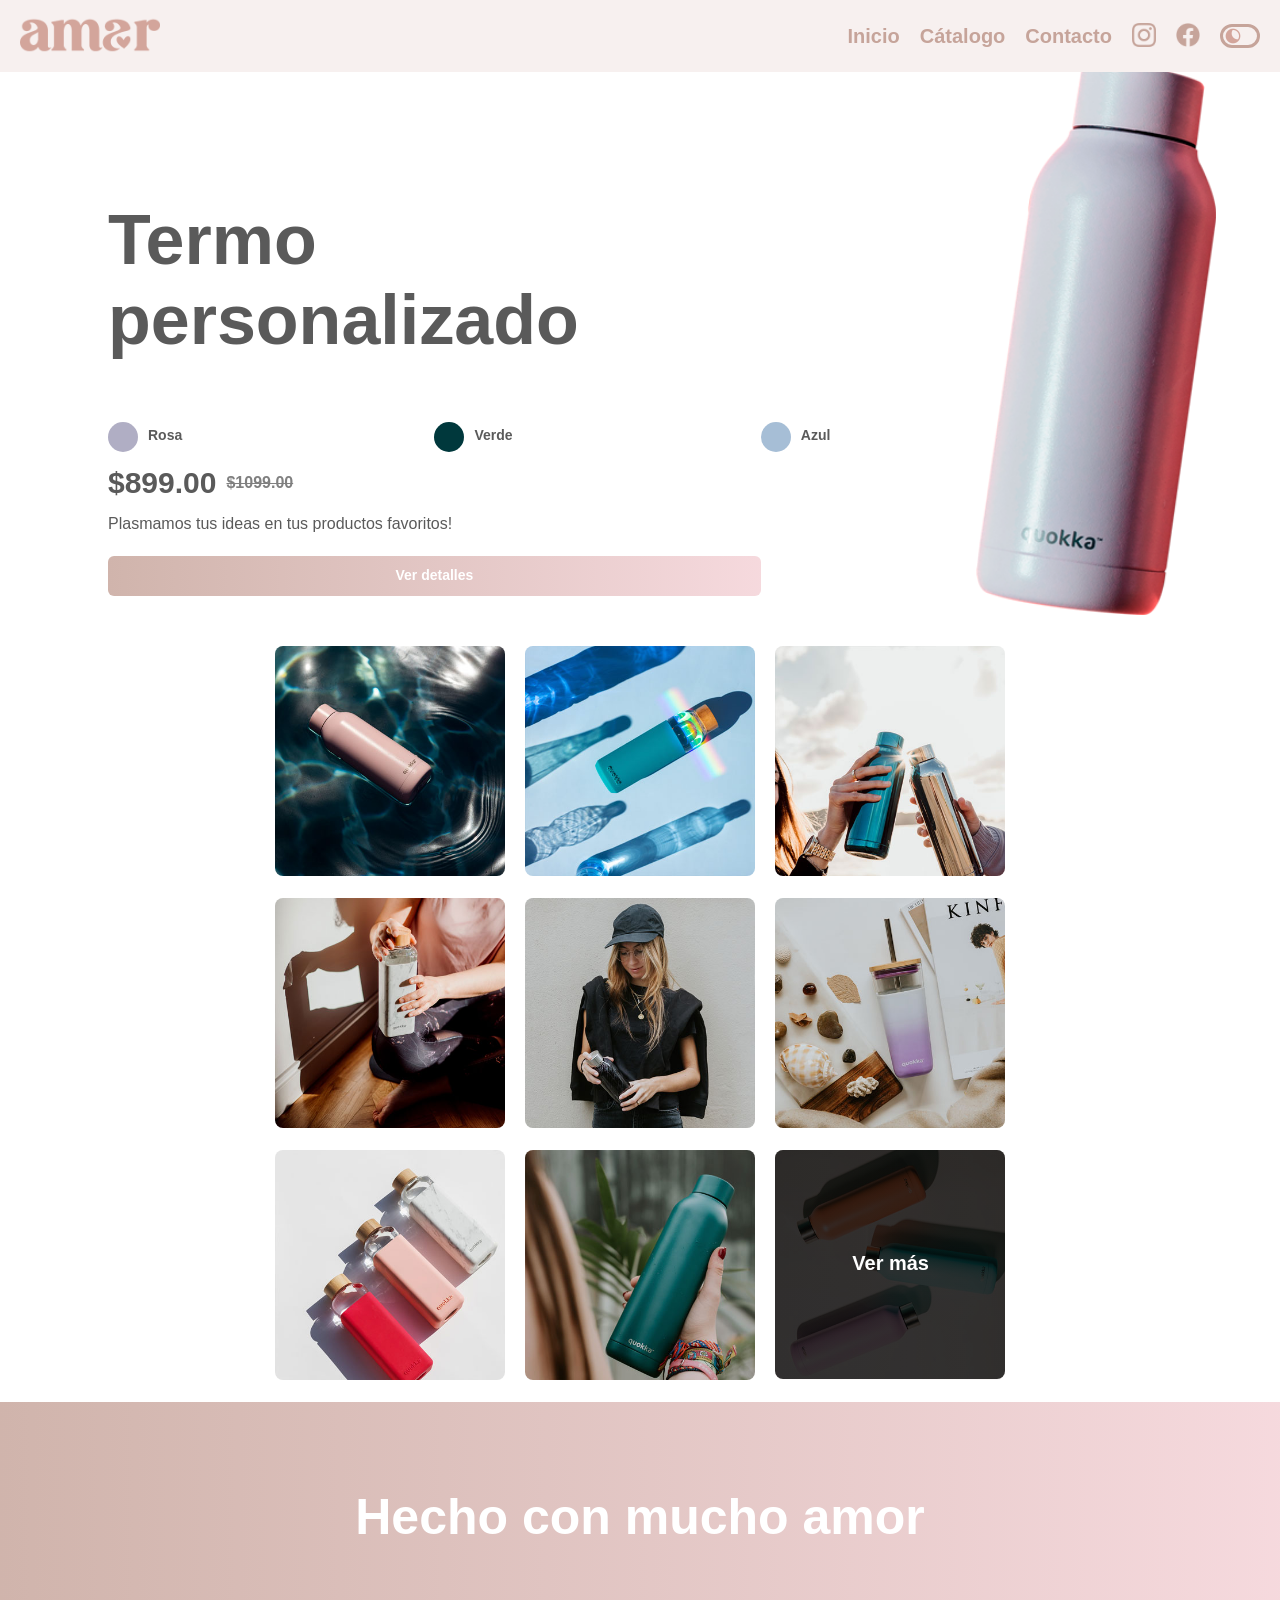
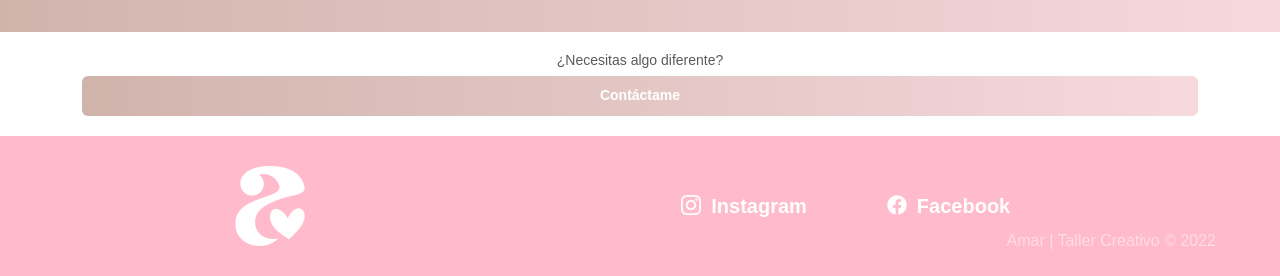
==== index.html @ 563f9067 "Se modificó un color del featured-product" ====
<!DOCTYPE html>
<html lang="es">
<head>
    <meta charset="UTF-8">
    <meta http-equiv="X-UA-Compatible" content="IE=edge">
    <meta name="viewport" content="width=device-width, initial-scale=1.0">
    <meta name="audience" content="all">
    <meta name="robots" content="index, all, follow">
    <title>Amar | Inicio </title>
    <meta name="description" content="Somos un Taller Creativo con la única pasión de plasmar el arte de nuestros clientes en sus productos favoritos. Contactanos y cotiza ahora sin compromiso.">
    <meta name="keywords" content="Amar Taller Creativo">
    <link rel="shortcut icon" href="./assets/amar_favicon_32px.png" type="image/x-icon">
    <link rel="stylesheet" href="./css/main.css">
    <link rel="apple-touch-icon" href="./assets/amar320px.png">
</head>
<body>
    <header class="header-container" id="mobile-home">
        <nav class="nav-container">
            <div class="nav-full">
                <a href="./">
                    <img src="./assets/amar_logo_320px.png" alt="AmarLogo">
                </a>

                <div class="right-nav">
                    <div>
                        <div class="nav-links-container">
                            <ul class="nav-links">
                                <li><a href="../">Inicio</a></li>
                                <li><a href="./catalogo/elegir">Cátalogo</a></li>
                                <li><a href="#">Contacto</a></li>
                            </ul>
                            <div class="nav-social-media">
                                <a target="_blank" rel="noreferrer" href="https://www.instagram.com/amar.tallercreativo/"><img src="./assets/IG-glyph-logo.png" alt="enlace a Instagram"></a>
                                <a target="_blank" rel="noreferrer" href="https://www.facebook.com/100088203310122"><img src="./assets/f_logo_RGB.png" alt="enlace a Facebook"></a>
        
                            </div>
                        </div>
                        <div class="menu-button">
                            <div class="menu-button-burger"></div>
                        </div>
                    </div>


                    <div class="theme-selector">
                        <div class="container-theme-selector">
                            <img id="theme-img" class="theme-img" src="./assets/theme.png" alt="">
                        </div>
                    </div>
                </div>
            </div>


            <div class="munu-mobile-container">
                <div class="menu-mobile-background">
                    <div class="menu-mobile-links">
                        <ul class="links-mobile">
                            <li><a class="mobile-inicio" href="#mobile-home">Inicio</a></li>
                            <li><a href="./catalogo/elegir">Cátalogo</a></li>
                            <li><a href="#">Contacto</a></li>
                         </ul>
                         <div class="menu-mobile-social-media">
                            <a target="_blank" rel="noreferrer" href="https://www.instagram.com/amar.tallercreativo/"><img src="./assets/IG-glyph-logo.png" alt="enlace a Instagram"></a>
                            <a target="_blank" rel="noreferrer" href="https://www.facebook.com/100088203310122"><img src="./assets/f_logo_RGB.png" alt="enlace a Facebook"></a>
                         </div>
                    </div>
                </div>
            </div>
        </nav>
    </header>

    <main class="main-container">

        <section class="general-sections">
            <div class="section-container">
                <div class="left-section">
                    <div class="section-title">
                    </div>
                    <div class="pinned-blogs">
                        <article class="article-blog">
                            <img class="article-blog-cover product1" src="./assets/product-images/thumbnail/featured_amar_image_rose1.png" alt="">
                            <img class="article-blog-cover product2" src="./assets/product-images/thumbnail/featured_amar_image_green1.png" alt="">
                            <img class="article-blog-cover product3" src="./assets/product-images/thumbnail/featured_amar_image_blue2.png" alt="">
                            <div class="article-blog-info-container">
                                <div class="article-blog-info">
                                    <div class="featured-top">
                                        <span class="featured-product-title">Termo <br> personalizado</span>
                                    </div>


                                    <div class="featured-bottom">
                                        <div class="style-selector">
                                            <a class="color-data select1">
                                                <img src="./assets/color_images/rose001.png" alt="">
                                                <div class="name-date">
                                                    <span>Rosa</span>
                                                </div>
                                            </a>
                                            <a class="color-data select2">
                                                <img src="./assets/color_images/green001.png" alt="">
                                                <div class="name-date">
                                                    <span>Verde</span>
                                                </div>
                                            </a>
                                            <a class="color-data select3">
                                                <img src="./assets/color_images/blue001.png" alt="">
                                                <div class="name-date">
                                                    <span>Azul</span>
                                                </div>
                                            </a>
                                        </div>
                                        <div class="featured-product-price">
                                            <span>$899.00</span>
                                            <span>$1099.00</span>
                                        </div>
                                        <p>Plasmamos tus ideas en tus productos favoritos!</p>
                                        
                                        <div class="article-data">
                                            <div class="interactive-data">
                                                <div class="primary-buttons-article">
                                                    <a class="button-b1" href="./catalogo/P001.html">Ver detalles</a>
                                                </div>
                                            </div>
                                        </div>
                                    </div>
                                </div>
                            </div>
                        </article>
                    </div>
                </div>

                <div class="right-section">
                    <div class="pinned-projects">
                        <article class="article-project">
                            <a href="#"><img class="article-project-cover" src="./assets/product-images/thumbnail/001.jpg" alt=""></a>
                        </article>
    
                        <article class="article-project">
                            <a href="#"><img class="article-project-cover" src="./assets/product-images/thumbnail/002.jpg" alt=""></a>
                        </article>
    
                        <article class="article-project">
                            <a href="#"><img class="article-project-cover" src="./assets/product-images/thumbnail/003.jpg" alt=""></a>
                        </article>
    
                    </div>
    
                    <div class="pinned-projects">
                        <article class="article-project">
                            <a href="#"><img class="article-project-cover" src="./assets/product-images/thumbnail/004.jpg" alt=""></a>
                        </article>
    
                        <article class="article-project">
                            <a href="#"><img class="article-project-cover" src="./assets/product-images/thumbnail/005.jpg" alt=""></a>
                        </article>
    
                        <article class="article-project">
                            <a href="#"><img class="article-project-cover" src="./assets/product-images/thumbnail/006.jpg" alt=""></a>
                        </article>
    
                    </div>

                    <div class="pinned-projects">
                        <article class="article-project">
                            <a href="#"><img class="article-project-cover" src="./assets/product-images/thumbnail/007.jpg" alt=""></a>
                        </article>
    
                        <article class="article-project">
                            <a href="#"><img class="article-project-cover" src="./assets/product-images/thumbnail/008.jpg" alt=""></a>
                        </article>
    
                        <article class="article-project more-button">
                            <a href="./catalogo/elegir">
                                <div class="background-more-button">
                                    <img class="article-project-cover" src="./assets/product-images/thumbnail/009.jpg" alt="">
                                    <span>Ver más</span>
                                </div>
                            </a>
                        </article>
                    </div>
                </div>
            </div>
        </section>

        <section class="madewithlove-container">
            <p><span></span>Hecho con mucho amor<span></span></p>
        </section>

        <section class="more-details-container">
            <div>
                <span>¿Necesitas algo diferente?</span>
                <a class="button-b2" href="">Contáctame</a>
            </div>
        </section>
    </main>

    <footer class="footer-container">
        <div class="footer-area">
            <div class="footer-background">
                <div class="footer-links">
                    <a href="./">
                        <img src="./assets/a_logo_320px.png" alt="Amar">
                    </a>
                    <div class="footer-info">
                        <ul class="footer-social-media">
                            <li><a target="_blank" rel="noreferrer" href="https://www.instagram.com/amar.tallercreativo/"><span></span>Instagram</a></li>
                            <li><a target="_blank" rel="noreferrer" href="https://www.facebook.com/100088203310122"><span></span>Facebook</a></li>
                        </ul>
                    </div>
                </div>
                <div>
                    <h3>Amar | Taller Creativo © 2022</h3>
                </div>
            </div>
        </div>
    </footer>

    <script src="./js/menu-mobile-icon.js"></script>
    <script src="./js/featured-products.js"></script>
    <script src="./js/theme.js"></script>
</body>
</html>
---- css/main.css ----
:root
{
    --primary-color: #ffffff;
    --dark: #000000;
    --grey: rgb(90, 90, 90);

    /* amar palette */
    --high: #571A30;
    --color: #C6A49A;
    --color2: #FFBACB;
    --color3: #FFDCE5;
    --white-amar: #F7F0EF;

    /* gradient */
    --gradient1: #c6a49ad2;
    --gradient2: #ffdce5d0;
    --gradient3: #ffbacbd3;

    /* footer */
    --copyright: #FFDCE5;
}
.theme
{
    --primary-color: #000;
    --secondary-color: #fff;
    --grey: rgb(255, 255, 255);

    /* amar palette */
    --color2: #000;
    --white-amar: #000;

    /* gradient */
    --gradient1: #c6a49a82;
    --gradient2: #ffdce580;
    --gradient3: #ffbacb80;

    /* footer */
    --copyright: rgb(37, 37, 37);
}

*
{
    box-sizing: border-box;
    margin: 0;
    padding: 0;
}

html
{
    font-size: 62.5%;
    /* background-color: var(--primary-color); */

}

html::-webkit-scrollbar
{
    width: 10px;
}
html::-webkit-scrollbar-thumb
{
    background-color: var(--gradient1);
}
html::-webkit-scrollbar-track
{
    background-color: var(--gradient2);
}


body
{
    width: 100%;
    min-width: 320px;
    background: #000;
    color: var(--grey);
    font-family: 'Helvetica', sans-serif;
}

main
{
    background-color: var(--primary-color);
}

h1
{
    font-size: 40px;
    font-weight: 700;
}
h2
{
    font-size: 30px;
    font-weight: 700;
    margin-bottom: 14px;
}
h3
{
    font-size: 16px;
}
h4
{
    font-size: 8px;
    font-weight: 100;
}
h5
{
    font-size: 20px;
}

/* colores especificos */
#textcolor-html
{
    color: var(--html-color);
}
#textcolor-css
{
    color: var(--css-color);
}
#textcolor-js
{
    color: var(--js-color);
}

/* header */
.nav-container
{
    position: fixed;
    z-index: 2;
    top: 0;
    width: 100%;
    min-width: 320px;
    height: auto;
    padding: 0 20px;
    display: flex;
    align-items: center;
    justify-content: space-between;
    background-color: var(--white-amar);
    backdrop-filter: blur(10px);
    -webkit-backdrop-filter: blur(10px);
    
}
.nav-full
{
    display: flex;
    justify-content: space-between;
    width: 100%;
    align-items: center;
}
.nav-full img
{
    /* width: 50px; */
    height: 50px;
    margin: 10px 0;
    /* border-radius: 50px; */
}


/* theme code  */
.right-nav
{
    display: flex;
    align-items: center;
}
.theme-selector
{
    display: flex;
    height: 40px;
    margin: 0 0 0 20px;
    align-items: center;
    cursor: pointer;
}
.container-theme-selector
{
    display: flex;
    width: 40px;
    height: 24px;
    align-items: center;
    border: 3px solid var(--color);
    border-radius: 12px;
}
#theme-img
{
    position: relative;
    left: 2px;
    width: 16px;
    height: 16px;
    transition: .5s;
}
#theme-img.open
{
    left: 15.5px;
}


.nav-links
{
    display: flex;
    text-decoration: none;
    list-style: none;
    align-items: center;
}
.nav-links li
{
    padding-left: 20px;
}
.nav-links a
{
    display: flex;
    font-size: 20px;
    font-weight: 700;
    color: var(--color);
    text-decoration: none;
}
.nav-links-container
{
    display: flex;
}
.nav-social-media
{
    display: flex;
    align-items: center;
}
.nav-social-media a
{
    margin-left: 20px;
}
.nav-social-media img
{
    width: auto;
    height: 24px;
    border-radius: 0;
}

/* menu mobile */
.menu-mobile-container
{
    position: relative;
}
.menu-mobile-background
{
    display: flex;
    position: absolute;
    width: 100%;
    height: 100vh;
    background: transparent;
    backdrop-filter: blur(10px);
    background-size: cover;
    background-position: bottom;
    transition: all .5s ease-in-out;
    transform: translateX(870px);
    top: 60px;
    left: 0;
}
.menu-mobile-background.open
{
    background-color: var(--primary-color);
    transition: all .5s ease-in-out;
    transform: translateX(0);
}
.menu-mobile-links
{
    display: flex;
    flex-direction: column;
    width: 100%;
    height: 100vh;
    top: 60px;
    left: 0;
    padding: 40px 20px 20px 20px;
}
.links-mobile
{
    display: flex;
    flex-direction: column;
    list-style: none;
    align-items: center;
}
.links-mobile a
{
    font-size: 20px;
    font-weight: 700;
    line-height: 80px;
    text-decoration: none;
    color: var(--color);
}
.menu-mobile-social-media
{
    display: flex;
    width: auto;
    margin-top: 20px;
    justify-content: center;
}
.menu-mobile-social-media a
{
    margin: 20px 20px 10px 20px;
}
.menu-mobile-social-media img
{
    width: auto;
    height: 40px;
}


/* menu mobile button*/
.menu-button
{
    position: relative;
    display: flex;
    justify-content: center;
    align-items: center;
    width: 24px;
    height: 24px;
    cursor: pointer;
    transition: all .90s ease-in-out;
    border: none;
}
.menu-button-burger
{
    width: 24px;
    height: 2px;
    background: var(--color);
    border-radius: 5px;
    box-shadow: 0 2px 5px rgba(0, 0, 0, 0.2);
    transition: all .5s ease-in-out;
}
.menu-button-burger::before,
.menu-button-burger::after
{
    content: ' ';
    position: absolute;
    width: 24px;
    height: 2px;
    background: var(--color);
    border-radius: 5px;
    box-shadow: 0 2px 5px rgba(0, 0, 0, 0.2);
    transition: all .5s ease-in-out;
}
.menu-button-burger::before
{
    transform: translateY(8px);
}
.menu-button-burger::after
{
    transform: translateY(-8px);
}

/* menu button animation */
.menu-button.open .menu-button-burger
{
    transform: translateX(-50px);
    background: transparent;
    box-shadow: none;
}
.menu-button.open .menu-button-burger::before
{
    transform: rotate(45deg) translate(35px, -35px);
}
.menu-button.open .menu-button-burger::after
{
    transform: rotate(-45deg) translate(35px, 35px);
}

/* menu mobile container */
.menu-mobile-container
{
    position: relative;
}

/* main */
.main-section
{
    display: flex;
    flex-direction: column;
    width: 100%;
    height: auto;
    padding: 20px;
}

/* general */
.general-sections
{
    display: flex;
    width: 100%;
    height: auto;
    /* background-color: var(--primary-color); */
    /* padding-bottom: 0px; */
    justify-content: center;
}
.section-container
{
    display: flex;
    width: 90%;
    height: auto;
    padding-top: 108px;
    justify-content: space-between;
}
.section-container p
{
    font-size: 16px;
    line-height: 20px;
}
.section-container .section-title
{
    font-size: 20px;
    font-weight:700;
    color: var(--dark);
    margin-bottom: 30px;
}
.left-section
{
    max-width: 60%;
}

/* article blog */

.pinned-blogs
{
    display: flex;
}

.article-blog
{
    display: flex;
    width: 100%;
    height: auto;
    margin: -76.2px 0 30px 0;
    border-radius: 10px 8px 8px 10px;
}
.article-blog-cover
{
    position: absolute;
    z-index: 1;
    width: 240px;
    height: auto;
    object-fit: cover;
    animation: position-cover 10s infinite ease-in-out;
}
@keyframes position-cover
{
    0%{
        top: 90px;
        left: 80px;
        rotate: 5deg;
    } 
    25%{
        left: 60px;
    } 
    50%{
        top: 130px;
        rotate: -5deg;
    }
    75%{
        left: 100px;
    }
    100%{
        top: 90px;
        left: 80px;
        rotate: 5deg;
    }
}
.product1.none
{
    opacity: 0;
    transition: .3s;
}
.product2.none
{
    opacity: 0;
    transition: .3s;
}
.product3.none
{
    opacity: 0;
    transition: .3s;
}


.featured-bottom
{
    padding: 332px 0 0 224px;
}
.article-blog-info-container
{
    display: flex;
    width: 100%;
}
.article-blog-info
{
    display: flex;
    flex-direction: column;
    justify-content: end;
    padding: 14px 20px 20px 20px;
    width: 100%;
    height: auto;
    border-radius: 0 8px 8px 0;
}




/* product title */
.featured-product-title
{
    position: absolute;
    /* z-index: -2; */
    top: 200px;
    /* left: 340px; */
    padding: 0 0 0 208px;
    font-size: 70px;
    font-weight: 600;
    color: var(--grey);
}
.style-selector
{
    display: flex;
    /* justify-content: center; */
    margin-bottom: 12px;
}




.interactive-data
{
    display: flex;
    width: auto;
    align-items: center;
    margin-top: 14px;
    justify-content: space-between;
}
.color-data
{
    display: flex;
    /* justify-content: center; */
    width: 30%;
    align-items: center;
    margin-top: 14px;
    cursor: pointer;
}
.color-data img
{
    width: 30px;
    margin-right: 10px;
    border-radius: 50px;
}
.color-data:hover img
{
    box-shadow: 0 0 0 3px var(--grey);
}
.article-data img
{
    width: 32px;
    height: 32px;
    margin-right: 10px;
}
.name-date
{
    display: flex;
    flex-direction: column;
}
.name-date span:nth-child(1)
{
    font-size: 14px;
    font-weight: 700;
    padding-bottom: 4px;
}

.featured-product-price
{
    display: flex;
    align-items: center;
    margin: 14px 0 14px 0;
}
.featured-product-price span:nth-child(1)
{
    font-size: 30px;
    font-weight: 600;
    color: var(--grey);
}
.featured-product-price span:nth-child(2)
{
    font-size: 16px;
    font-weight: 600;
    margin: 0 0 0 10px;
    text-decoration: line-through;
    color: grey;
}

.primary-buttons-article
{
    display: flex;
    width: 100%;
}
.primary-buttons-article a
{
    display: flex;
    height: 40px;
    margin: 8px 0 0 0;
    padding: 0 20px 2.4px 20px;
    border-radius: 6px;
    background: linear-gradient(to right, var(--gradient1), var(--gradient2), var(--gradient3), var(--gradient2), var(--gradient1));
    background-size: 500% 500%;
    animation: animate-background 10s infinite ease-in-out;
    font-size: 14px;
    color: var(--primary-color);
    font-weight: 600;
    text-decoration: none;
    text-align: center;
    align-items: center;
    justify-content: center;
}
.button-b1
{
    width: 60%;
    min-width: 64px;
}


/* article project */
.pinned-projects
{
    display: flex;
    margin-bottom: 20px;
}
.pinned-projects article:nth-child(2)
{
    margin: 0 20px;
}

.article-project
{
    display: flex;
    flex-direction: column;
    width: 100%;
    height: auto;
    border-radius: 10px 8px 8px 10px;
}
.article-project a 
{
    height: auto;
}
.more-button img
{
    opacity: .20;
    margin-bottom: -2.6px;
    transition: .5s;
}
.more-button:hover img
{
    opacity: .05;
}
.background-more-button
{
    position: relative;
    background: linear-gradient(to right, #000000, #111111);
    background-size: 500% 500%;
    animation: animate-background 4s infinite ease-in-out;
    border-radius: 8px;
}
.background-more-button:hover
{
    animation: animate-background 1s infinite ease-in-out;
}
.background-more-button span
{
    position: absolute;
    top: 60px;
    right: 36px;
    font-size: 20px;
    font-weight: 600;
    color: white;
}
.article-project-cover
{
    width: 147.2px;
    height: 147.2px;
    object-fit: cover;
    border-radius: 8px;
}
.article-project-info-container
{
    display: flex;
    width: 100%;
}
.article-project-info
{
    display: flex;
    flex-direction: column;
    justify-content: space-around;
    padding: 14px 20px 20px 20px;
    width: 100%;
    height: auto;
    border-radius: 0 8px 8px 0;
}
.article-project-data
{
    display: flex;
    flex-direction: column;
    margin-top: 16px;
}
.percentage-container
{
    display: flex;
    flex-direction: column;
}
.percentage-title
{
    display: flex;
}
.percentage-title h3
{
    margin-right: 8px;
}
.percentage-title h3:nth-child(1)
{
    color: var(--html-color);
}
.percentage-title h3:nth-child(2)
{
    color: var(--css-color);
}
.percentage-title h3:nth-child(3)
{
    color: var(--js-color);
}
.percentage
{
    display: flex;
}
.percentage span
{
    font-size: 12px;
    padding: 5px;
}



.interactive-data
{
    display: flex;
    width: auto;
    align-items: center;
    /* margin-top: 14px; */
    justify-content: space-between;
}


.name-date
{
    display: flex;
    flex-direction: column;
}
.name-date span:nth-child(1)
{
    font-size: 14px;
    font-weight: 700;
    padding-bottom: 4px;
}


.secondary-buttons-article
{
    display: flex;
    justify-content: space-between;
    width: 100%;
}
.secondary-buttons-article a
{
    display: flex;
    width: 50%;
    min-width: 64px;
    height: 40px;
    margin: 20px 0 0 0;
    padding: 0 20px 2.4px 20px;
    border-radius: 6px;
    background: var(--primary-color);
    font-size: 14px;
    color: var(--dark);
    font-weight: 600;
    text-decoration: none;
    text-align: center;
    align-items: center;
    justify-content: center;
}
.secondary-buttons-article a:nth-child(2)
{
    margin-left: 20px;
    border: 2px solid var(--primary-color);
    background: transparent;
    color: var(--primary-color);
}

/* slider projects */
.slider-projects-container
{
    display: flex;
    flex-wrap: wrap;
    width: 100%;
    height: auto;
    line-height: 40px;
    padding-left: 0;
    /* justify-content: center; */
    /* overflow-x: scroll; */
    /* overscroll-behavior-x: contain; */
    /* scroll-snap-type: x proximity; */
}

.slider-projects-container img
{
    width: 168px;
    height: 208px;
    object-fit: contain;
    border-radius: 4px;
}

.content-slider
{
    display: flex;
    flex-direction: column;
    width: auto;
    max-width: 208px;
    height: auto;
    background-color: #131313;
    border-radius: 8px;
    margin: 0 20px 20px 0;

}

.content-slider-info
{
    display: flex;
    flex-direction: column;
    width: 100%;
    height: 100%;
    padding: 20px;
    justify-content: space-between;
}

.content-slider-bottom
{
    display: flex;
    flex-direction: column;
}

.content-slider a
{
    display: flex;
    border: 2px solid var(--primary-color);
    width: auto;
    height: 40px;
    font-size: 14px;
    font-weight: 600;
    background-color: transparent;
    color: white;
    text-decoration: none;
    margin-top: 10px;
    border-radius: 6px;
    align-items: center;
    justify-content: center;

}

.content-slider-data p:nth-child(3)
{
    display: inline-block;
    width: 80px;
    height: 22px;
    margin-top: 12px;
    background-color: #333333;
    border-radius: 4px;
    font-size: 10px;
    font-weight: 600;
    color: #737373;
    text-align: center;
}

/* section love */
.madewithlove-container p
{
    font-size: 50px;
    font-weight: 600;
    color: var(--primary-color);
}
.madewithlove-container span
{
    width: 10px;
    height: 10px;
    background-image: url(../assets/);
}
.madewithlove-container
{
    display: flex;
    width: 100%;
    height: 230px;
    justify-content: center;
    align-items: center;
    background: linear-gradient(to right, var(--gradient1), var(--gradient2), var(--gradient3), var(--gradient2), var(--gradient1));
    background-size: 500% 500%;
    animation: animate-background 10s infinite ease-in-out;
}

@keyframes animate-background
{
    0%{
        background-position: 0 50%;
    } 
    50%{
        background-position: 100% 50%;
    } 
    100%{
        background-position: 0 50%;
    }
}

.more-details-container
{
    display: flex;
    justify-content: center;
    padding: 20px 20px;
}
.more-details-container div
{
    width: 90%;
    max-width: 1200px;
    justify-content: center;
    text-align: center;
}
.more-details-container div span
{
    font-size: 14px;
}
.button-b2
{
    display: flex;
    height: 40px;
    width: 100%;
    min-width: 64px;
    margin: 8px 0 0 0;
    padding: 0 20px 2.4px 20px;
    border-radius: 6px;
    background: linear-gradient(to right, var(--gradient1), var(--gradient2), var(--gradient3), var(--gradient2), var(--gradient1));
    background-size: 500% 500%;
    animation: animate-background 10s infinite ease-in-out;
    font-size: 14px;
    color: var(--primary-color);
    font-weight: 600;
    text-decoration: none;
    text-align: center;
    align-items: center;
    justify-content: center;
}

/* footer */
.footer-container
{
    display: flex;
    align-self: center;
    justify-content: center;
    background-color: var(--color2);
    transition: .3s;

}
.footer-area
{
    width: 90%;
    height: auto;
    background-size: cover;
    background-position: bottom;
    align-items: center;
    border-radius: 10px 10px 0 0;
    margin-top: 30px;
}
.footer-background
{
    width: 100%;
    /* min-width: 320px; */
    height: auto;
    backdrop-filter: blur(10px);
    background-size: cover;
    background-position: bottom;
    align-items: center;
    border-radius: 8px 8px 0 0;
    margin-bottom: 26px;
}
.footer-background h3
{
    font-size: 16px;
    font-weight: 400;
    margin-top: -16px;
    text-align: right;
    color: var(--copyright);
}
.footer-links
{
    display: flex;
    justify-content: space-around;
    align-items: center;
    
}
.footer-links img
{
    width: 80px;
    height: 80px;
}
.footer-links span
{
    display: block;
    width: 20px;
    height: 20px;
    background-position: center;
    background-size: cover;
    margin-right: 10px ;
}
.footer-info
{
    height: auto;
}
.footer-social-media
{
    display: flex;
}
.footer-social-media li
{
    display: flex;
    height: 30px;
    margin: 0 40px;
    list-style: none;
    justify-content: flex-end;
    align-items: center;
}
.footer-social-media a
{
    display: flex;
    font-size: 20px;
    font-weight: 700;
    text-decoration: none;
    color: white;
}
.footer-social-media li:nth-child(1) span
{
    background-image: url("../assets/IG-glyph-logo-white.png");
}
.footer-social-media li:nth-child(2) span
{
    background-image: url("../assets/f_logo_RGB_white.png");
}


@media only screen and (max-width: 1380px)
{
    .section-container
    {
        flex-direction: column;
    }
    .article-blog
    {
        flex-direction: row-reverse;
    }
    .left-section
    {
        max-width: 100%;
    }
    .right-section
    {
        /* max-width: 500px; */
        align-self: center;
    }
    .article-project-cover
    {
        width: 230px;
        height: 230px;
    }
    .featured-product-title
    {
        padding: 0 0 0 24px;
    }
    @keyframes position-cover
        {
            0%{
                top: 90px;
                right: 25px;
                rotate: 5deg;
            } 
            25%{
                right: 15px;
            } 
            50%{
                top: 130px;
                rotate: -5deg;
            }
            75%{
                right: 35px;
            }
            100%{
                top: 90px;
                right: 25px;
                rotate: 5deg;
            }
        }

    .background-more-button span
    {
        top: 102px;
        right: 76px;
    }
    .featured-bottom
    {
        padding: 332px 0 0 24px;
    }
}


@media only screen and (max-width: 860px)
{
    h1
    {
        font-size: 40px;
        font-weight: 700;
    }
    h2
    {
        font-size: 30px;
        font-weight: 700;
        margin-bottom: 14px;
        color: var(--color);
    }
    .nav-full img
    {
        height: 40px;
    }
    .nav-links-container
    {
        display: none;
    }

    .section-container
    {
        display: flex;
        flex-direction: column;
        width: 100%;
        padding-top: 30px;
    }
    .section-container p
    {
        margin-top: 18px;
        font-size: 14px;
        line-height: 20px;
        text-align: center;
    }   
    .section-title
    {
        margin-left: 20px;
    }

    .pinned-blogs
    {
        align-items: center;
        justify-content: center;
        margin-bottom: -8px;
    }

    .left-section
    {
        max-width: 100%;
    }
    .right-section
    {
        max-width: 100%;
    }

    /* product title */
    .featured-product-title
    {
        position: static;
        width: 100%;
        z-index: -2;
        bottom: 48vh;
        left: 0;
        padding: 0;
        font-size: 12vw;
        font-weight: 600;
        text-align: center;
    }
    .featured-bottom
    {
        padding: 0;
    }
    .style-selector
    {
    justify-content: center;
    }
    .color-data
    {
    display: flex;
    justify-content: center;
    }


    .article-blog
    {
        display: flex;
        flex-direction: column;
        width: 90%;
        margin: 0 0 30px 0;
    }
    .article-project
    {
        display: flex;
        flex-direction: column;
        width: 90%;
    }
    .article-blog-cover
    {
        position: absolute;
        z-index: 1;
        width: 120px;
        align-self: center;
    }
    @keyframes position-cover
{
    0%{
        top: 120px;
        left: 35%;
        rotate: 5deg;
    } 
    25%{
        left: 33%;
    } 
    50%{
        top: 160px;
        rotate: -15deg;
    }
    75%{
        left: 38%;
    }
    100%{
        top: 120px;
        left: 35%;
        rotate: 5deg;
    }
}
    .article-blog-info
    {
        height: 574px;
        justify-content: space-between;
        text-align: center;
    }
    .article-project-cover
    {
        width: 100%;
        height: auto;
        border-radius: 0;
        margin-bottom: -2.6px;
    }
    .background-more-button
    {
        border-radius: 0;
    }
    .background-more-button span
    {
        top: 42.8%;
        right: 26%;
        font-size: 4vw;
        color: white;
    }


    .featured-product-price
    {
        justify-content: center;
    }


    .interactive-data
    {
        flex-direction: column;
        align-items: unset;
    }
    .article-data
    {
        width: 100%;
    }
    .primary-buttons-article,
    .secondary-buttons-article
    {
        justify-content: space-between;
        width: 100%;
    }
    .primary-buttons-article a,
    .secondary-buttons-article a
    {
        width: 100%;
        margin: 14px 0 0 0;
    }

    .pinned-projects
    {
        align-items: center;
        margin-bottom: 0;
    }
    .pinned-projects article:nth-child(2)
    {
        margin: 0;
    }

    .slider-projects-container
    {
        display: flex;
        flex-wrap: unset;
        justify-content: start;
        padding-left: 5%;
        overflow-x: scroll;
        overscroll-behavior-x: contain;
        scroll-snap-type: x proximity;
    }
    .slider-projects-container::-webkit-scrollbar
    {
        display: none;
    }

    /* section love */
    .madewithlove-container p
    {
        font-size: 30px;
    }
    

    .footer-background h3
    {
        margin-top: 16px;
        text-align: center;
    }
    .footer-links
    {
        justify-content: space-between;
    }
    .footer-social-media
    {
        flex-direction: column;
        text-align: right;
    }
    .footer-social-media li
    {
        margin: 5px 0;
    }
    .footer-social-media a
    {
        padding: 0;
    }
}

@media only screen and (min-width: 860px)
{
    .menu-button
    {
        display: none;
    }
    .menu-mobile-background
    {
        display: none;
    }
}
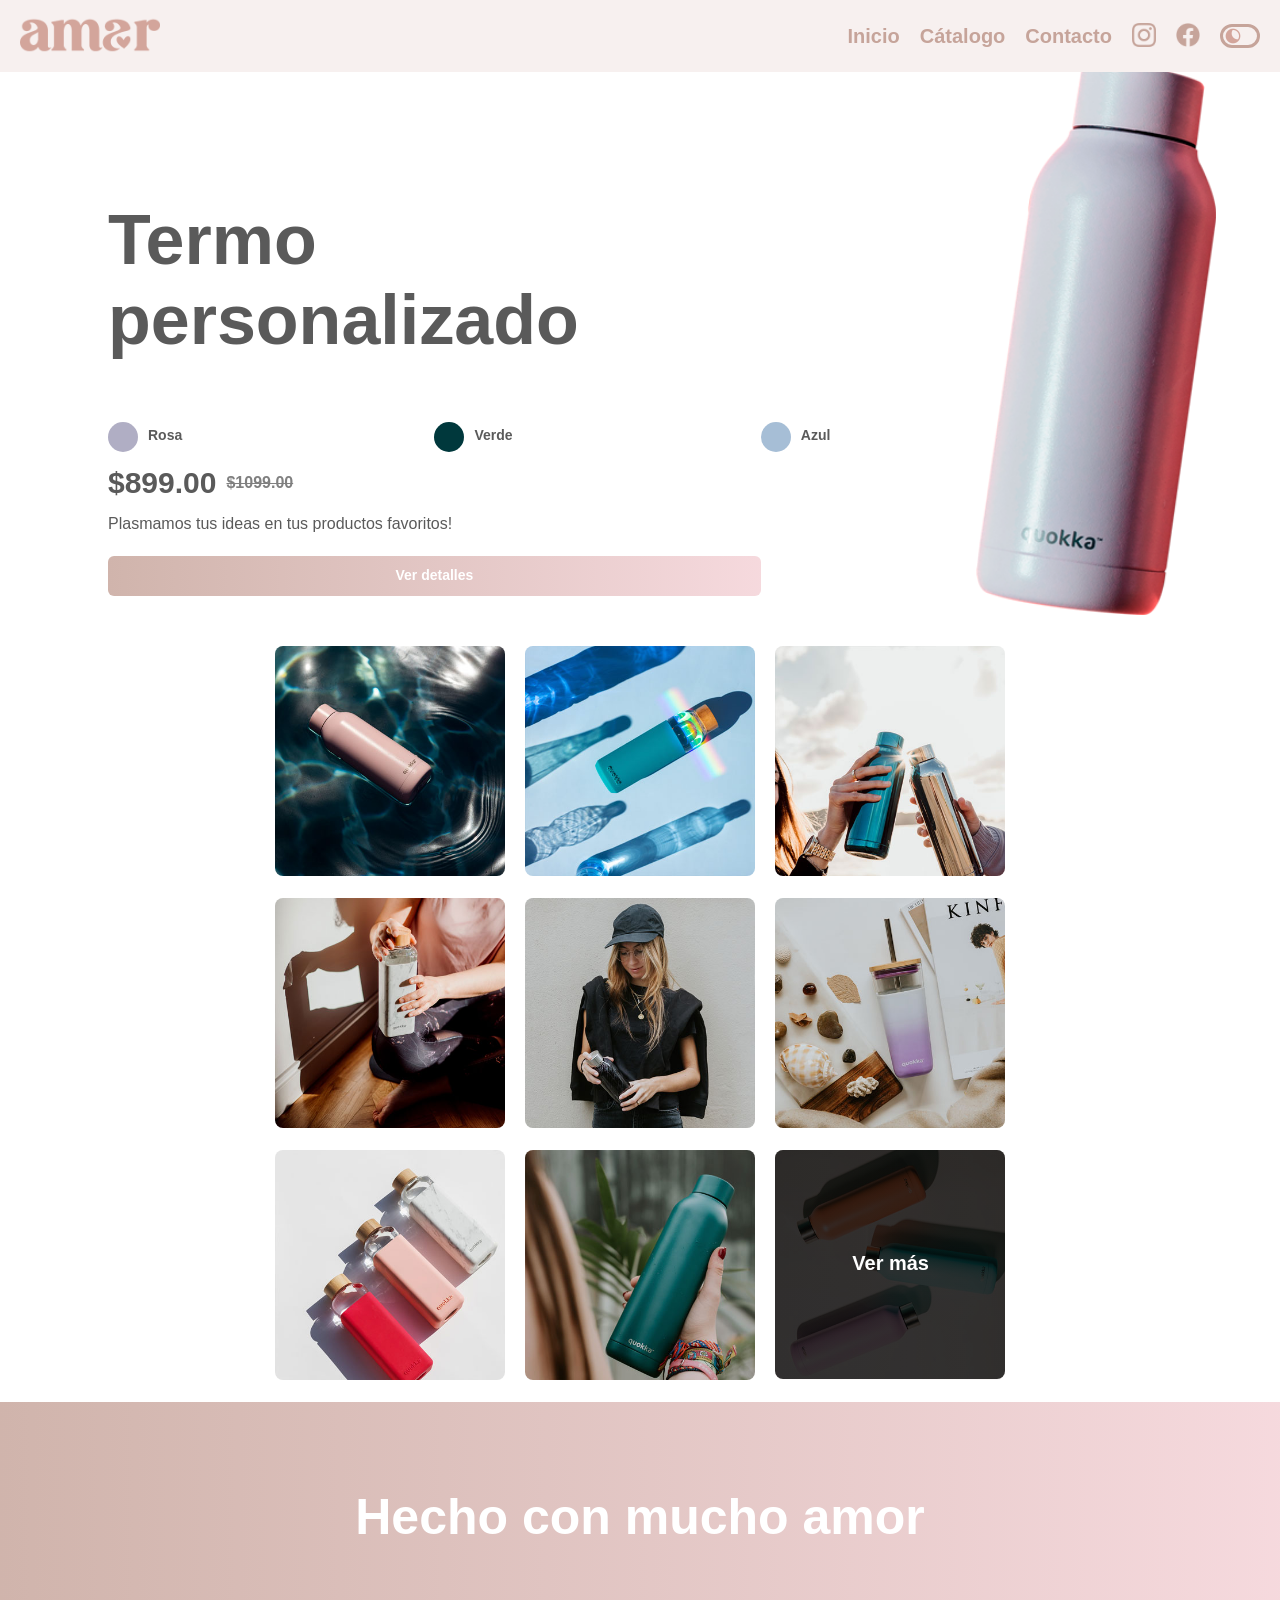
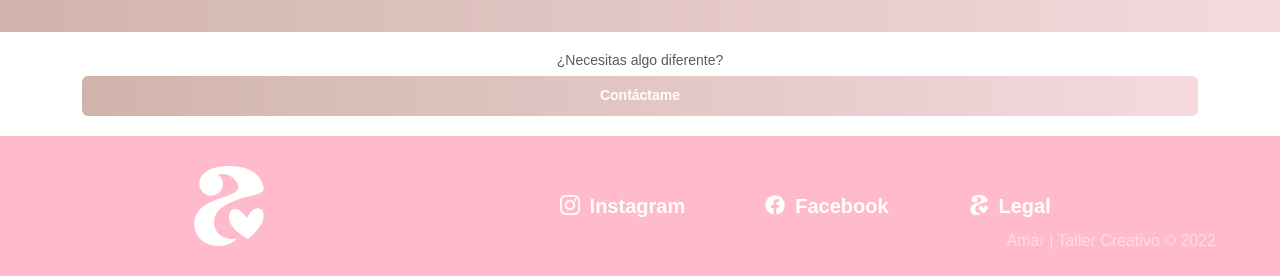
==== commit 90d6de73: "Se agregaron los href a la nueva pagina en web y mobile" ====
--- a/index.html
+++ b/index.html
@@ -57,6 +57,7 @@
                             <li><a class="mobile-inicio" href="#mobile-home">Inicio</a></li>
                             <li><a href="./catalogo/elegir">Cátalogo</a></li>
                             <li><a href="#">Contacto</a></li>
+                            <li><a href="./politicas/legal">Legal</a></li>
                          </ul>
                          <div class="menu-mobile-social-media">
                             <a target="_blank" rel="noreferrer" href="https://www.instagram.com/amar.tallercreativo/"><img src="./assets/IG-glyph-logo.png" alt="enlace a Instagram"></a>
@@ -204,6 +205,7 @@
                         <ul class="footer-social-media">
                             <li><a target="_blank" rel="noreferrer" href="https://www.instagram.com/amar.tallercreativo/"><span></span>Instagram</a></li>
                             <li><a target="_blank" rel="noreferrer" href="https://www.facebook.com/100088203310122"><span></span>Facebook</a></li>
+                            <li><a href="./politicas/legal"><span></span>Legal</a></li>
                         </ul>
                     </div>
                 </div>
--- a/css/main.css
+++ b/css/main.css
@@ -1040,6 +1040,10 @@
 .footer-social-media li:nth-child(2) span
 {
     background-image: url("../assets/f_logo_RGB_white.png");
+}
+.footer-social-media li:nth-child(3) span
+{
+    background-image: url("../assets/a_logo_320px.png");
 }
 
 
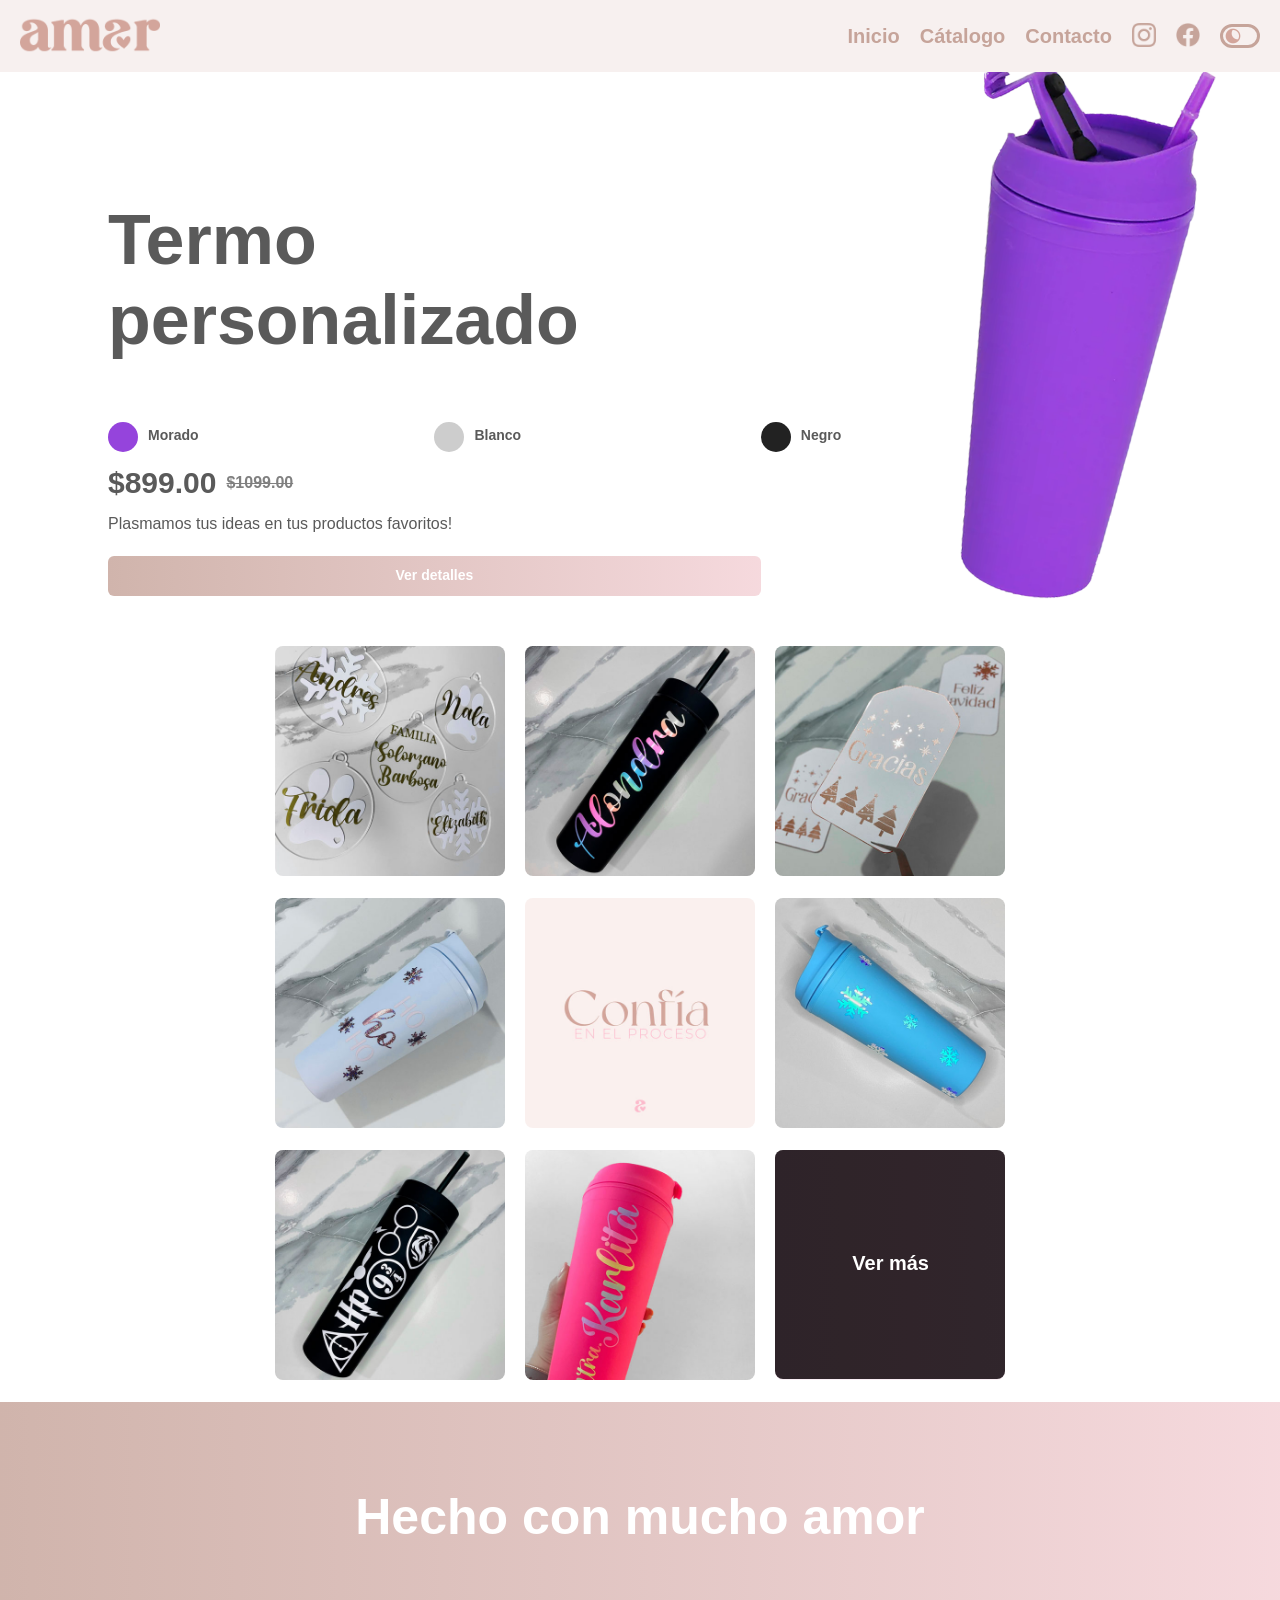
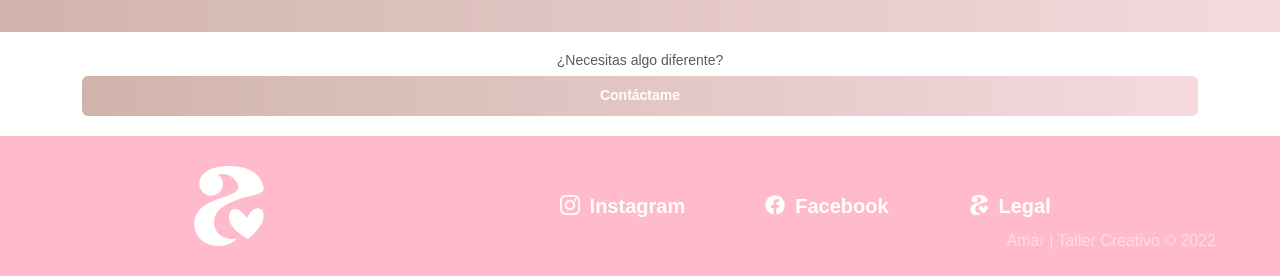
==== commit 17a1bf13: "Beta 1.1 | Se agregó el primer producto oficial" ====
--- a/index.html
+++ b/index.html
@@ -78,9 +78,9 @@
                     </div>
                     <div class="pinned-blogs">
                         <article class="article-blog">
-                            <img class="article-blog-cover product1" src="./assets/product-images/thumbnail/featured_amar_image_rose1.png" alt="">
-                            <img class="article-blog-cover product2" src="./assets/product-images/thumbnail/featured_amar_image_green1.png" alt="">
-                            <img class="article-blog-cover product3" src="./assets/product-images/thumbnail/featured_amar_image_blue2.png" alt="">
+                            <img class="article-blog-cover product1" src="./assets/home-galery/featured-product/featured1.png" alt="">
+                            <img class="article-blog-cover product2" src="./assets/home-galery/featured-product/featured2.png" alt="">
+                            <img class="article-blog-cover product3" src="./assets/home-galery/featured-product/featured3.png" alt="">
                             <div class="article-blog-info-container">
                                 <div class="article-blog-info">
                                     <div class="featured-top">
@@ -91,21 +91,21 @@
                                     <div class="featured-bottom">
                                         <div class="style-selector">
                                             <a class="color-data select1">
-                                                <img src="./assets/color_images/rose001.png" alt="">
+                                                <img src="./assets/color_images/morado001.png" alt="">
                                                 <div class="name-date">
-                                                    <span>Rosa</span>
+                                                    <span>Morado</span>
                                                 </div>
                                             </a>
                                             <a class="color-data select2">
-                                                <img src="./assets/color_images/green001.png" alt="">
+                                                <img src="./assets/color_images/blanco001.png" alt="">
                                                 <div class="name-date">
-                                                    <span>Verde</span>
+                                                    <span>Blanco</span>
                                                 </div>
                                             </a>
                                             <a class="color-data select3">
-                                                <img src="./assets/color_images/blue001.png" alt="">
+                                                <img src="./assets/color_images/negro001.png" alt="">
                                                 <div class="name-date">
-                                                    <span>Azul</span>
+                                                    <span>Negro</span>
                                                 </div>
                                             </a>
                                         </div>
@@ -132,47 +132,47 @@
                 <div class="right-section">
                     <div class="pinned-projects">
                         <article class="article-project">
-                            <a href="#"><img class="article-project-cover" src="./assets/product-images/thumbnail/001.jpg" alt=""></a>
-                        </article>
-    
-                        <article class="article-project">
-                            <a href="#"><img class="article-project-cover" src="./assets/product-images/thumbnail/002.jpg" alt=""></a>
-                        </article>
-    
-                        <article class="article-project">
-                            <a href="#"><img class="article-project-cover" src="./assets/product-images/thumbnail/003.jpg" alt=""></a>
+                            <a href="#"><img class="article-project-cover" src="./assets/home-galery/home-galery1.jpg" alt=""></a>
+                        </article>
+    
+                        <article class="article-project">
+                            <a href="#"><img class="article-project-cover" src="./assets/home-galery/home-galery2.jpg" alt=""></a>
+                        </article>
+    
+                        <article class="article-project">
+                            <a href="#"><img class="article-project-cover" src="./assets/home-galery/home-galery3.jpg" alt=""></a>
                         </article>
     
                     </div>
     
                     <div class="pinned-projects">
                         <article class="article-project">
-                            <a href="#"><img class="article-project-cover" src="./assets/product-images/thumbnail/004.jpg" alt=""></a>
-                        </article>
-    
-                        <article class="article-project">
-                            <a href="#"><img class="article-project-cover" src="./assets/product-images/thumbnail/005.jpg" alt=""></a>
-                        </article>
-    
-                        <article class="article-project">
-                            <a href="#"><img class="article-project-cover" src="./assets/product-images/thumbnail/006.jpg" alt=""></a>
+                            <a href="#"><img class="article-project-cover" src="./assets/home-galery/home-galery4.jpg" alt=""></a>
+                        </article>
+    
+                        <article class="article-project">
+                            <a href="#"><img class="article-project-cover" src="./assets/home-galery/home-galery5.jpg" alt=""></a>
+                        </article>
+    
+                        <article class="article-project">
+                            <a href="#"><img class="article-project-cover" src="./assets/home-galery/home-galery6.jpg" alt=""></a>
                         </article>
     
                     </div>
 
                     <div class="pinned-projects">
                         <article class="article-project">
-                            <a href="#"><img class="article-project-cover" src="./assets/product-images/thumbnail/007.jpg" alt=""></a>
-                        </article>
-    
-                        <article class="article-project">
-                            <a href="#"><img class="article-project-cover" src="./assets/product-images/thumbnail/008.jpg" alt=""></a>
+                            <a href="#"><img class="article-project-cover" src="./assets/home-galery/home-galery7.jpg" alt=""></a>
+                        </article>
+    
+                        <article class="article-project">
+                            <a href="#"><img class="article-project-cover" src="./assets/home-galery/home-galery8.jpg" alt=""></a>
                         </article>
     
                         <article class="article-project more-button">
                             <a href="./catalogo/elegir">
                                 <div class="background-more-button">
-                                    <img class="article-project-cover" src="./assets/product-images/thumbnail/009.jpg" alt="">
+                                    <img class="article-project-cover" src="./assets/color_images/rosapastel001.png" alt="">
                                     <span>Ver más</span>
                                 </div>
                             </a>
--- a/css/main.css
+++ b/css/main.css
@@ -427,7 +427,7 @@
 {
     position: absolute;
     z-index: 1;
-    width: 240px;
+    width: 256px;
     height: auto;
     object-fit: cover;
     animation: position-cover 10s infinite ease-in-out;
@@ -1214,7 +1214,7 @@
     {
         position: absolute;
         z-index: 1;
-        width: 120px;
+        width: 132px;
         align-self: center;
     }
     @keyframes position-cover
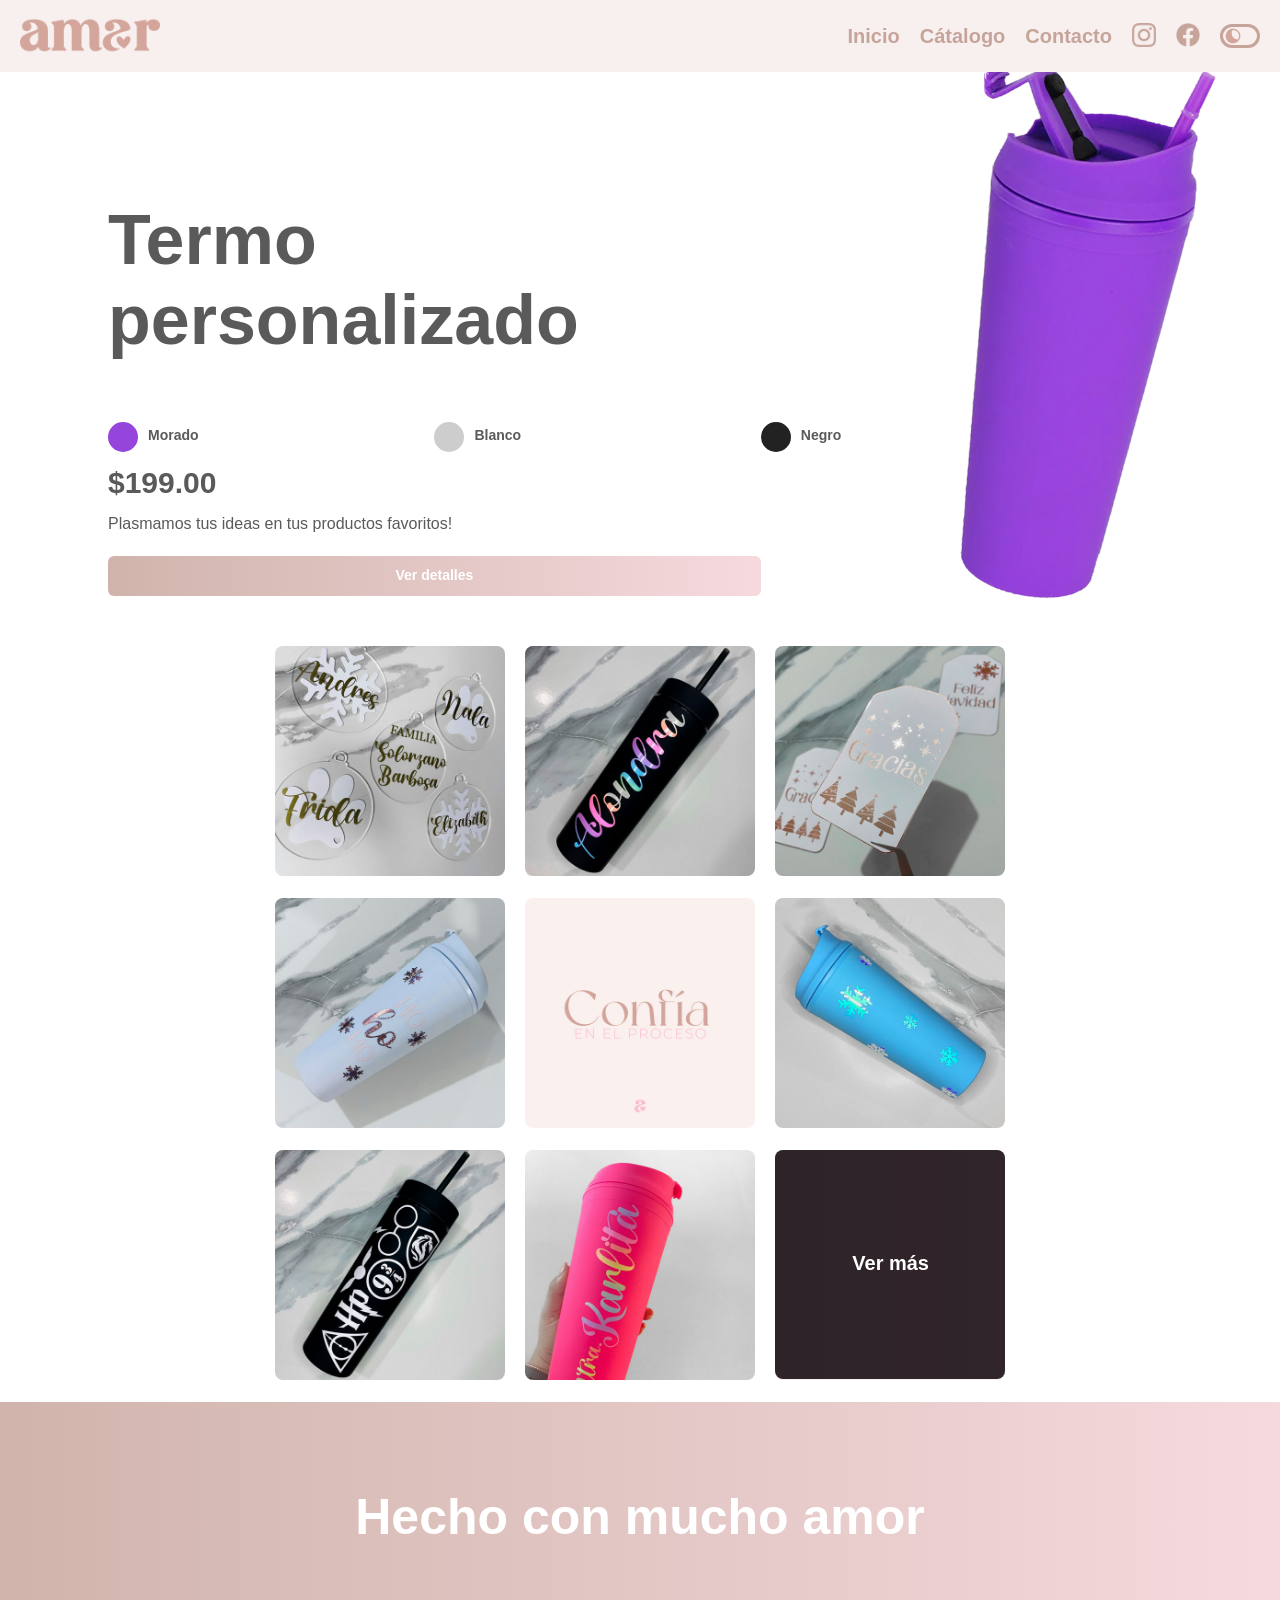
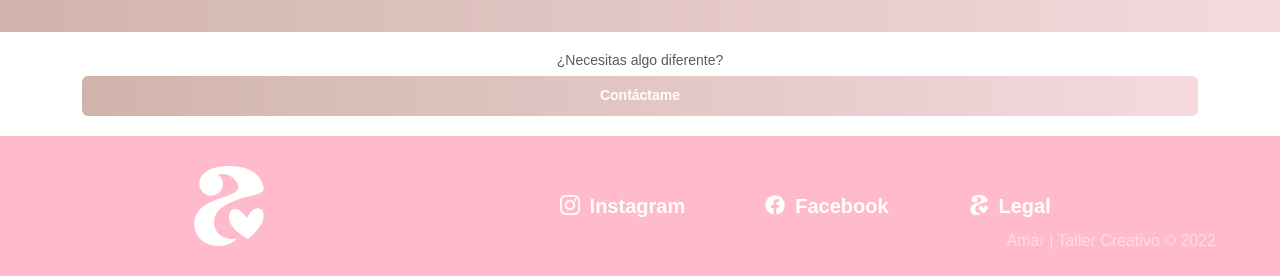
==== commit 3f670fe5: "Fix-price, el el home featured-product" ====
--- a/index.html
+++ b/index.html
@@ -110,8 +110,8 @@
                                             </a>
                                         </div>
                                         <div class="featured-product-price">
-                                            <span>$899.00</span>
-                                            <span>$1099.00</span>
+                                            <span>$199.00</span>
+                                            <!-- <span>$1099.00</span> -->
                                         </div>
                                         <p>Plasmamos tus ideas en tus productos favoritos!</p>
                                         
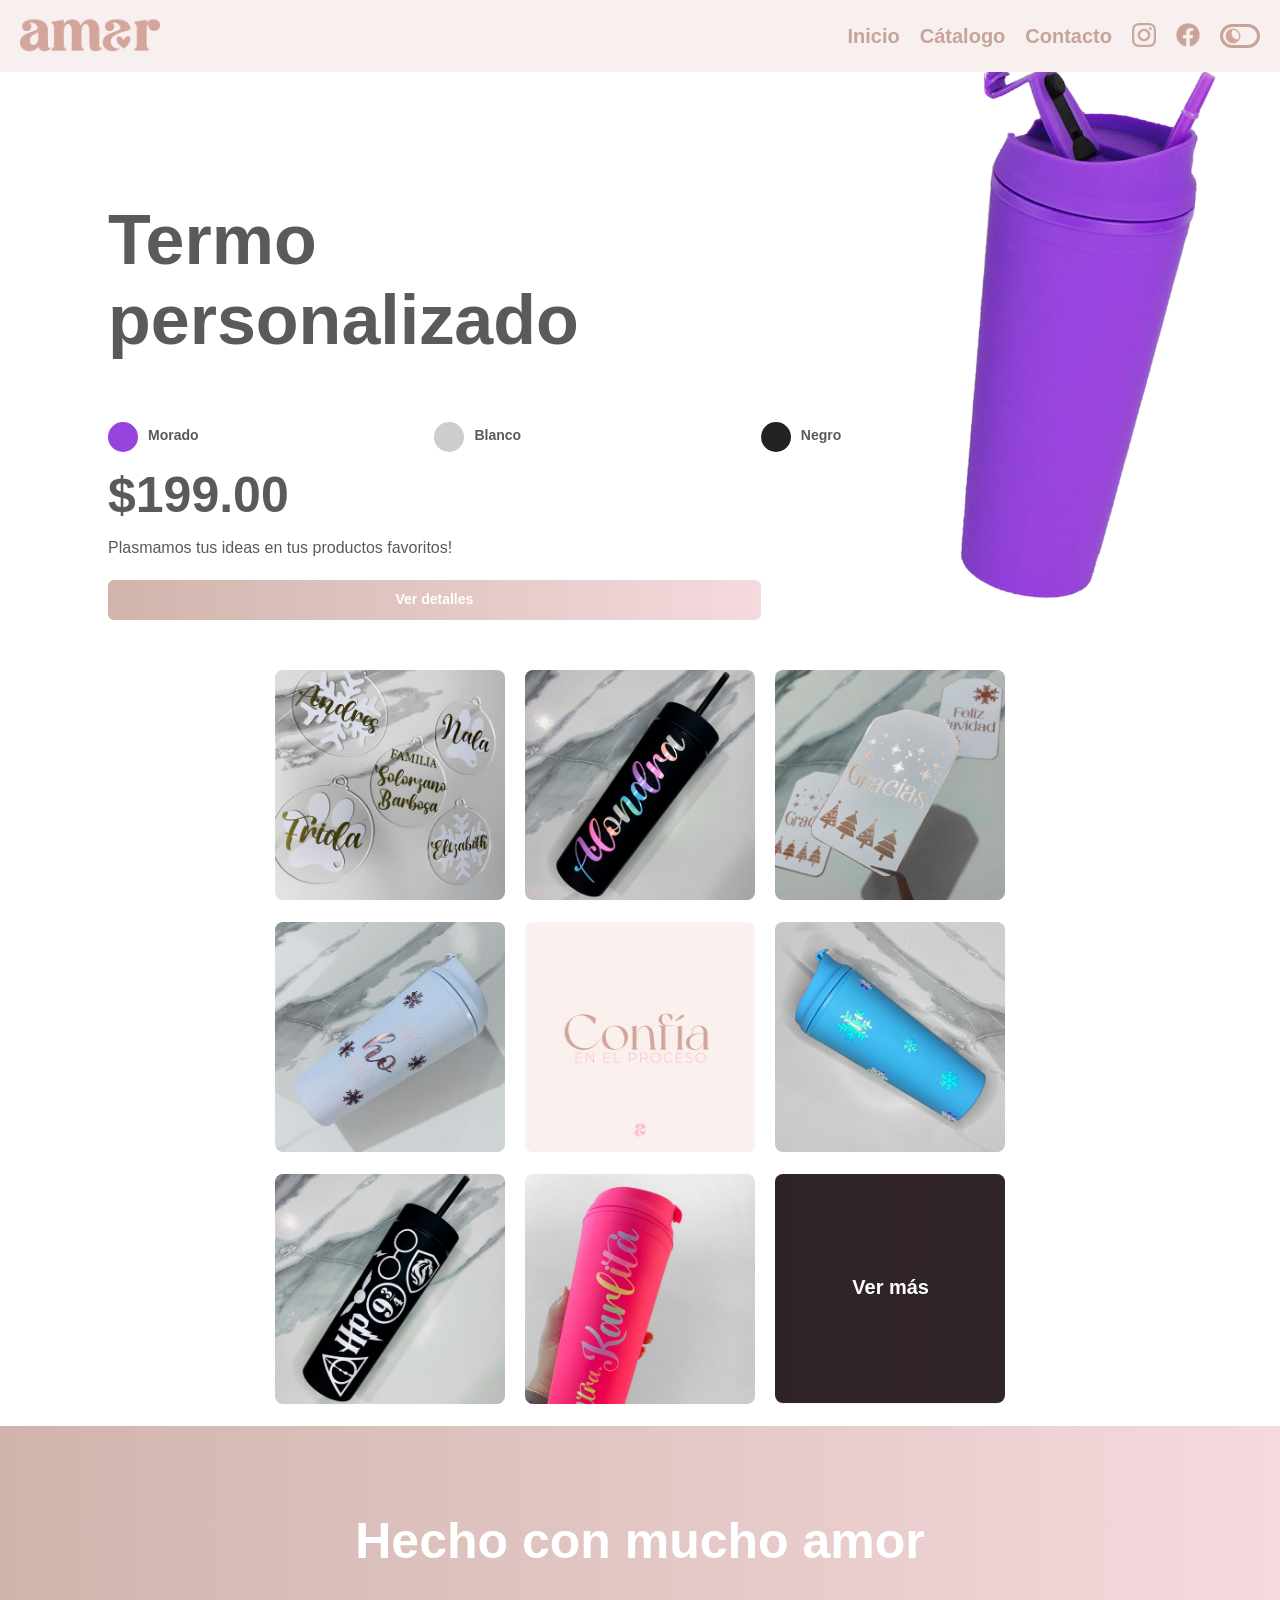
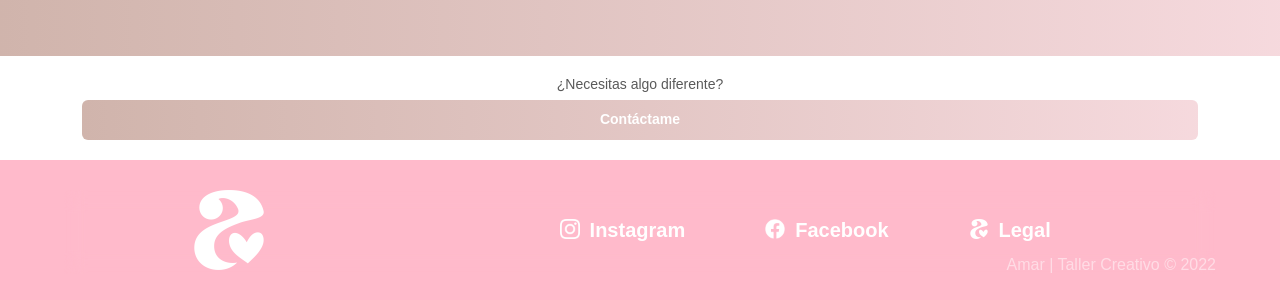
==== commit c98ac6ed: "Se agregó el href del featured-button" ====
--- a/index.html
+++ b/index.html
@@ -118,7 +118,7 @@
                                         <div class="article-data">
                                             <div class="interactive-data">
                                                 <div class="primary-buttons-article">
-                                                    <a class="button-b1" href="./catalogo/P001.html">Ver detalles</a>
+                                                    <a class="button-b1" href="./catalogo/P001">Ver detalles</a>
                                                 </div>
                                             </div>
                                         </div>
--- a/css/main.css
+++ b/css/main.css
@@ -570,7 +570,7 @@
 }
 .featured-product-price span:nth-child(1)
 {
-    font-size: 30px;
+    font-size: 50px;
     font-weight: 600;
     color: var(--grey);
 }
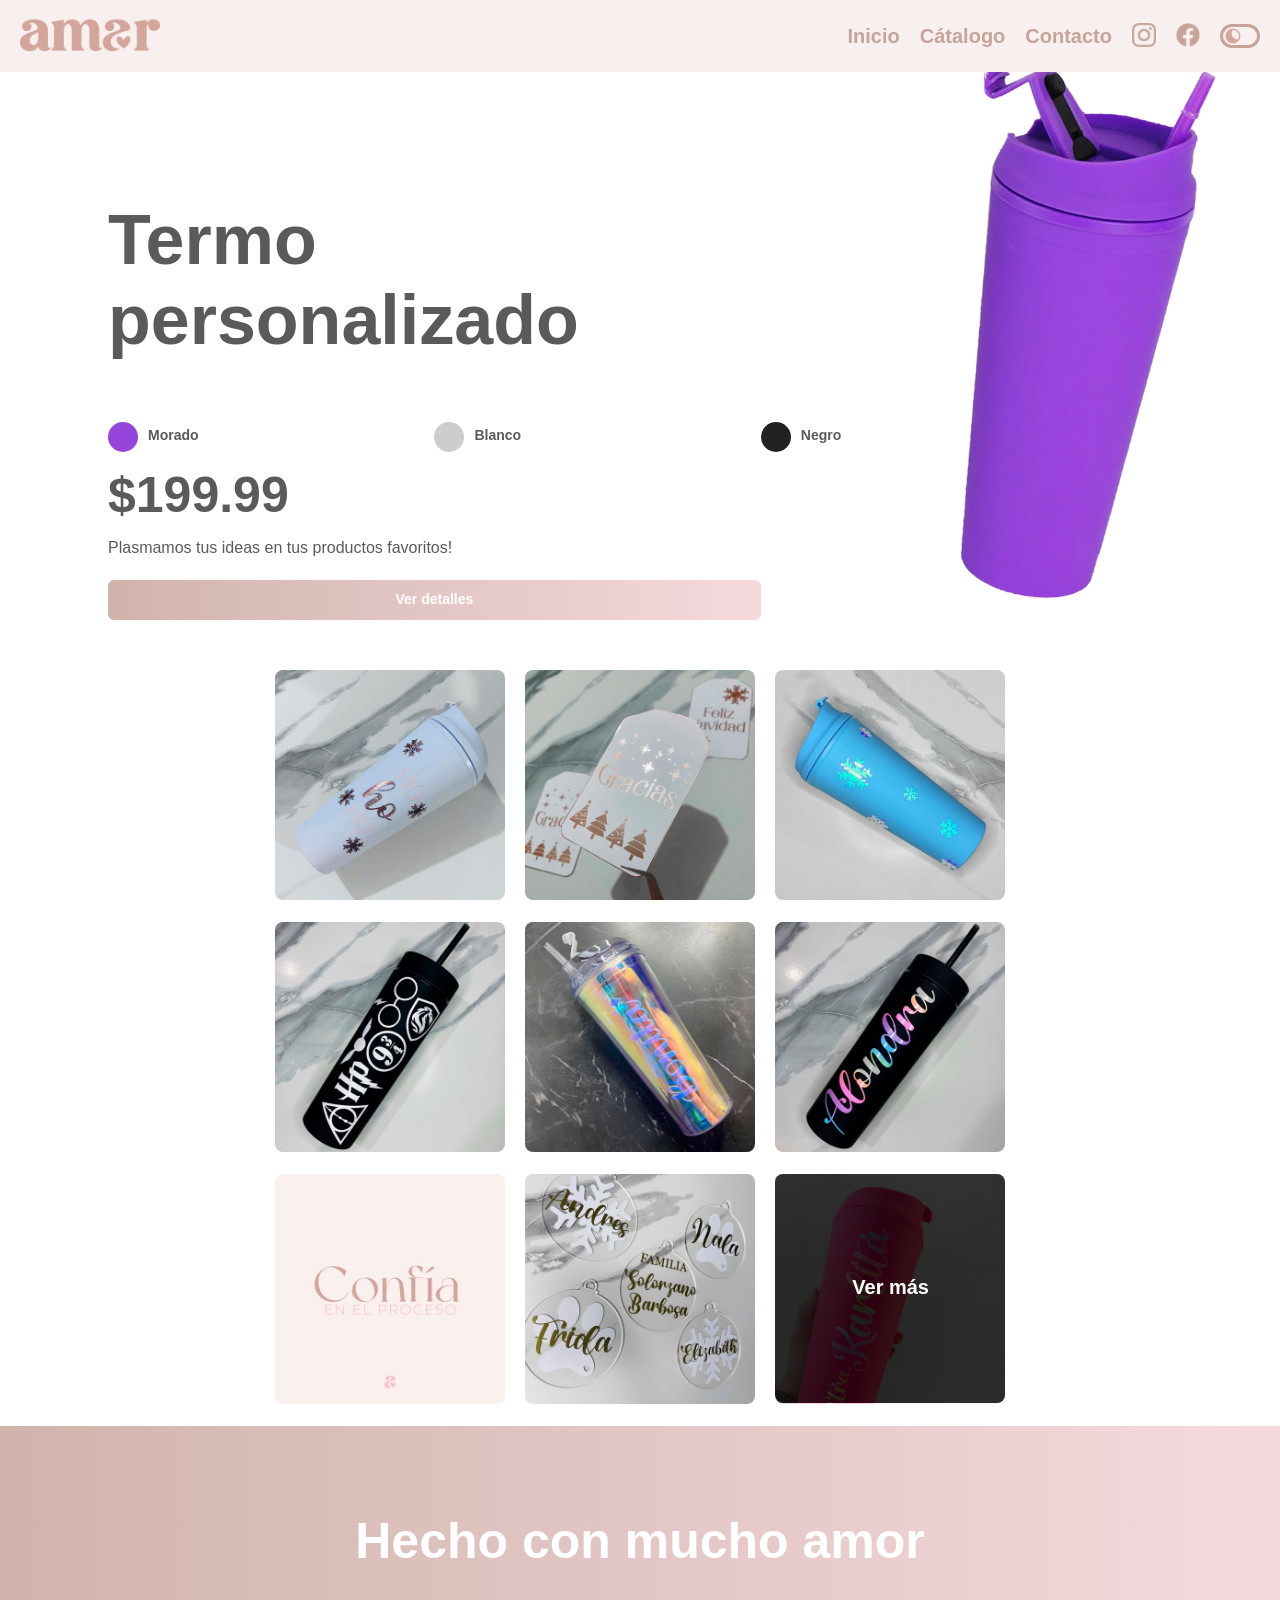
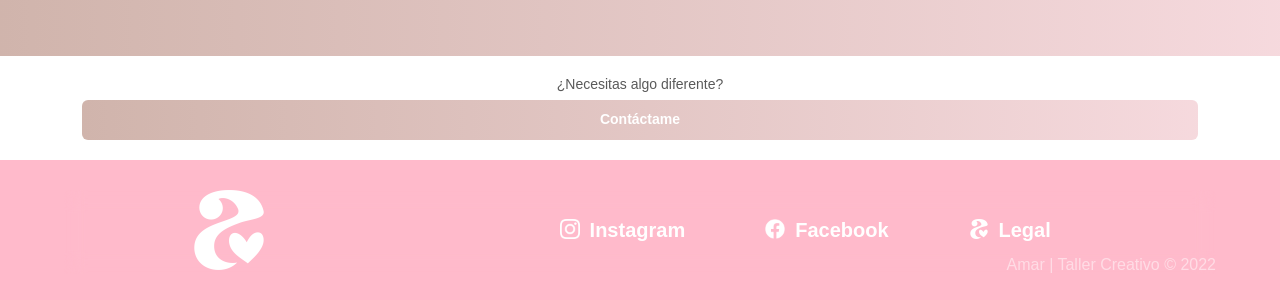
==== commit 5da8dc55: "Se agregó nuevo producto P002 y se actualizaron enlaces de otras paginas" ====
--- a/index.html
+++ b/index.html
@@ -110,7 +110,7 @@
                                             </a>
                                         </div>
                                         <div class="featured-product-price">
-                                            <span>$199.00</span>
+                                            <span>$199.99</span>
                                             <!-- <span>$1099.00</span> -->
                                         </div>
                                         <p>Plasmamos tus ideas en tus productos favoritos!</p>
@@ -132,47 +132,47 @@
                 <div class="right-section">
                     <div class="pinned-projects">
                         <article class="article-project">
+                            <a href="#"><img class="article-project-cover" src="./assets/home-galery/home-galery4.jpg" alt=""></a>
+                        </article>
+    
+                        <article class="article-project">
+                            <a href="#"><img class="article-project-cover" src="./assets/home-galery/home-galery3.jpg" alt=""></a>
+                        </article>
+    
+                        <article class="article-project">
+                            <a href="#"><img class="article-project-cover" src="./assets/home-galery/home-galery6.jpg" alt=""></a>
+                        </article>
+    
+                    </div>
+    
+                    <div class="pinned-projects">
+                        <article class="article-project">
+                            <a href="#"><img class="article-project-cover" src="./assets/home-galery/home-galery7.jpg" alt=""></a>
+                        </article>
+    
+                        <article class="article-project">
+                            <a href="#"><img class="article-project-cover" src="./assets/home-galery/home-galery9.jpg" alt=""></a>
+                        </article>
+    
+                        <article class="article-project">
+                            <a href="#"><img class="article-project-cover" src="./assets/home-galery/home-galery2.jpg" alt=""></a>
+                        </article>
+    
+                    </div>
+
+                    <div class="pinned-projects">
+                        <article class="article-project">
+                            <a href="#"><img class="article-project-cover" src="./assets/home-galery/home-galery5.jpg" alt=""></a>
+                        </article>
+    
+                        <article class="article-project">
                             <a href="#"><img class="article-project-cover" src="./assets/home-galery/home-galery1.jpg" alt=""></a>
-                        </article>
-    
-                        <article class="article-project">
-                            <a href="#"><img class="article-project-cover" src="./assets/home-galery/home-galery2.jpg" alt=""></a>
-                        </article>
-    
-                        <article class="article-project">
-                            <a href="#"><img class="article-project-cover" src="./assets/home-galery/home-galery3.jpg" alt=""></a>
-                        </article>
-    
-                    </div>
-    
-                    <div class="pinned-projects">
-                        <article class="article-project">
-                            <a href="#"><img class="article-project-cover" src="./assets/home-galery/home-galery4.jpg" alt=""></a>
-                        </article>
-    
-                        <article class="article-project">
-                            <a href="#"><img class="article-project-cover" src="./assets/home-galery/home-galery5.jpg" alt=""></a>
-                        </article>
-    
-                        <article class="article-project">
-                            <a href="#"><img class="article-project-cover" src="./assets/home-galery/home-galery6.jpg" alt=""></a>
-                        </article>
-    
-                    </div>
-
-                    <div class="pinned-projects">
-                        <article class="article-project">
-                            <a href="#"><img class="article-project-cover" src="./assets/home-galery/home-galery7.jpg" alt=""></a>
-                        </article>
-    
-                        <article class="article-project">
-                            <a href="#"><img class="article-project-cover" src="./assets/home-galery/home-galery8.jpg" alt=""></a>
                         </article>
     
                         <article class="article-project more-button">
                             <a href="./catalogo/elegir">
                                 <div class="background-more-button">
-                                    <img class="article-project-cover" src="./assets/color_images/rosapastel001.png" alt="">
+                                    <img class="article-project-cover" src="./assets/home-galery/home-galery8.jpg" alt="">
                                     <span>Ver más</span>
                                 </div>
                             </a>
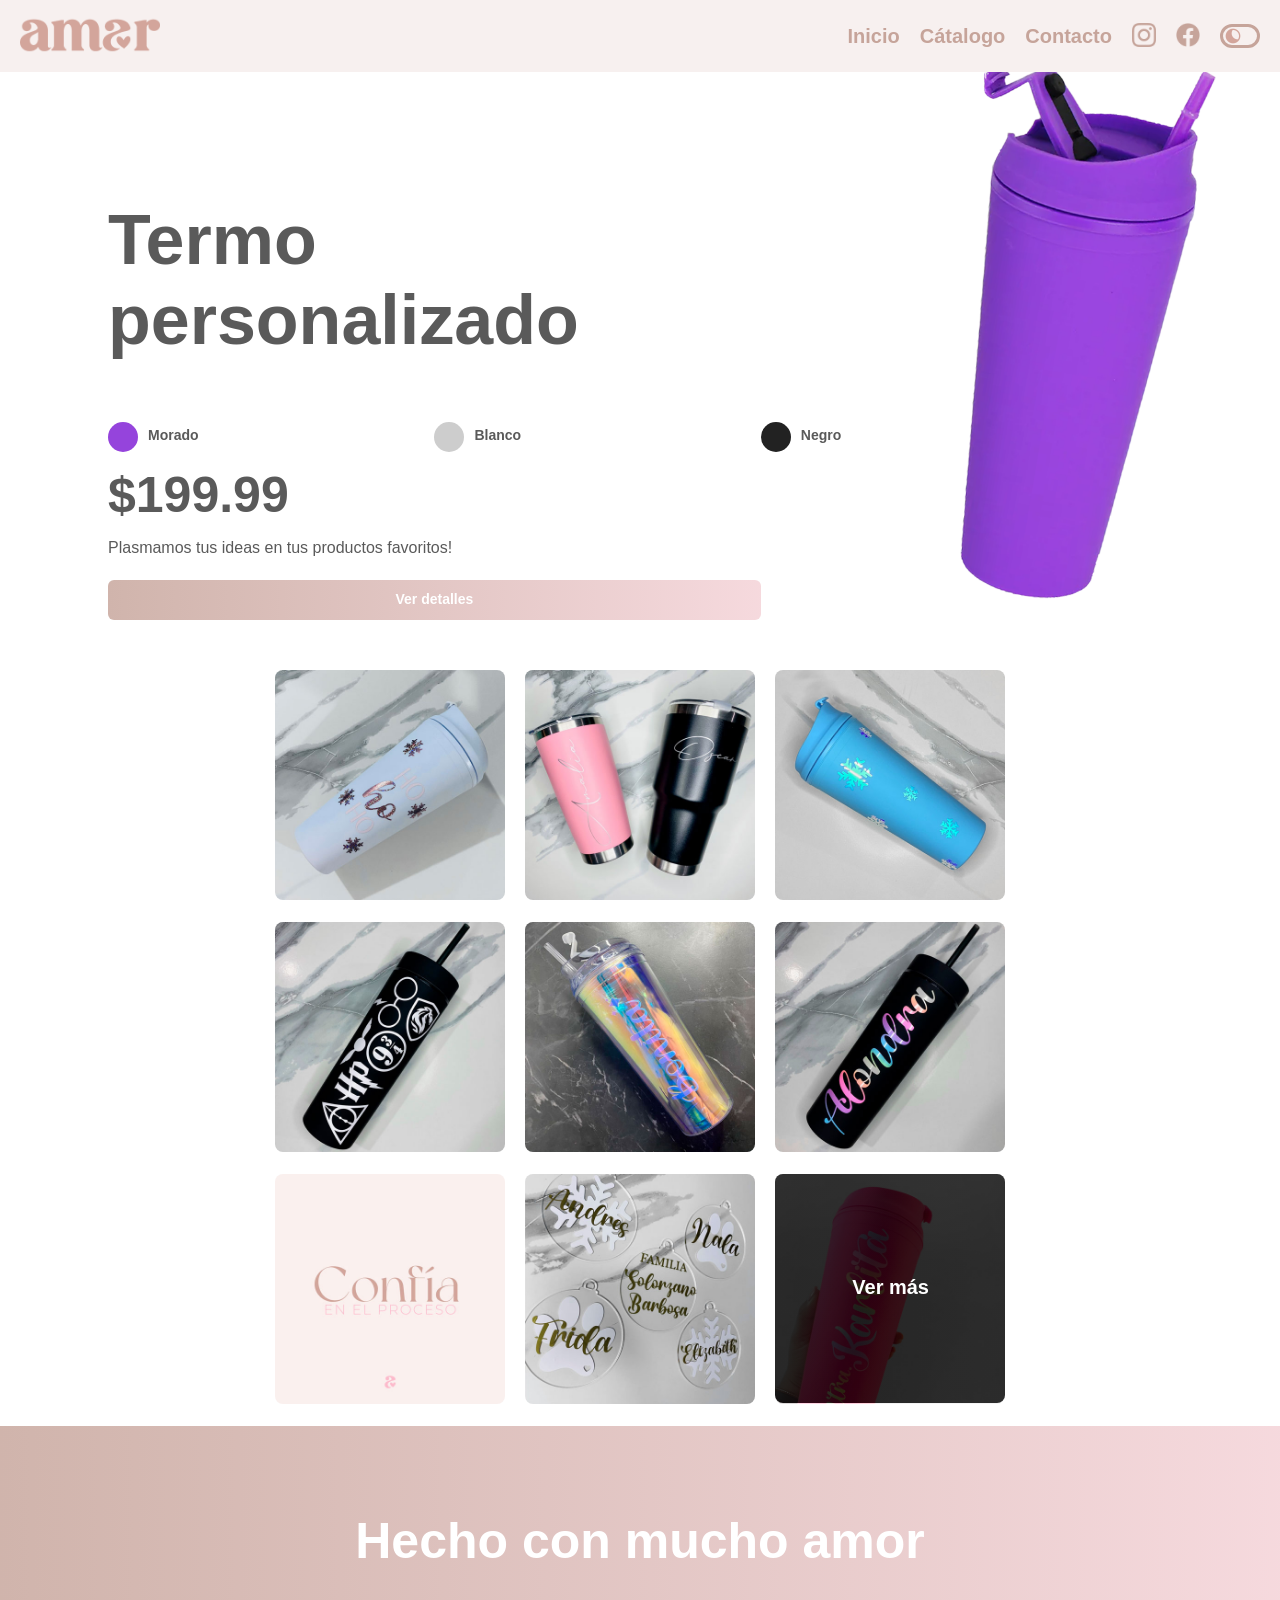
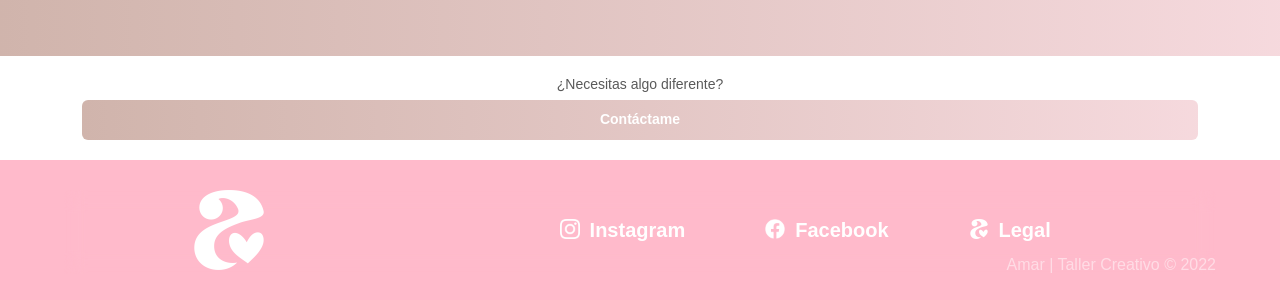
==== commit aaa26b53: "Se cambió la imagen 2 del home galery" ====
--- a/index.html
+++ b/index.html
@@ -27,7 +27,7 @@
                             <ul class="nav-links">
                                 <li><a href="../">Inicio</a></li>
                                 <li><a href="./catalogo/elegir">Cátalogo</a></li>
-                                <li><a href="#">Contacto</a></li>
+                                <li><a href="./contacto">Contacto</a></li>
                             </ul>
                             <div class="nav-social-media">
                                 <a target="_blank" rel="noreferrer" href="https://www.instagram.com/amar.tallercreativo/"><img src="./assets/IG-glyph-logo.png" alt="enlace a Instagram"></a>
@@ -56,7 +56,7 @@
                         <ul class="links-mobile">
                             <li><a class="mobile-inicio" href="#mobile-home">Inicio</a></li>
                             <li><a href="./catalogo/elegir">Cátalogo</a></li>
-                            <li><a href="#">Contacto</a></li>
+                            <li><a href="./contacto">Contacto</a></li>
                             <li><a href="./politicas/legal">Legal</a></li>
                          </ul>
                          <div class="menu-mobile-social-media">
@@ -132,30 +132,30 @@
                 <div class="right-section">
                     <div class="pinned-projects">
                         <article class="article-project">
-                            <a href="#"><img class="article-project-cover" src="./assets/home-galery/home-galery4.jpg" alt=""></a>
-                        </article>
-    
-                        <article class="article-project">
-                            <a href="#"><img class="article-project-cover" src="./assets/home-galery/home-galery3.jpg" alt=""></a>
-                        </article>
-    
-                        <article class="article-project">
-                            <a href="#"><img class="article-project-cover" src="./assets/home-galery/home-galery6.jpg" alt=""></a>
+                            <a href="./catalogo/P001"><img class="article-project-cover" src="./assets/home-galery/home-galery4.jpg" alt=""></a>
+                        </article>
+    
+                        <article class="article-project">
+                            <a href="./catalogo/P004"><img class="article-project-cover" src="./assets/home-galery/home-galery3.jpg" alt=""></a>
+                        </article>
+    
+                        <article class="article-project">
+                            <a href="./catalogo/P001"><img class="article-project-cover" src="./assets/home-galery/home-galery6.jpg" alt=""></a>
                         </article>
     
                     </div>
     
                     <div class="pinned-projects">
                         <article class="article-project">
-                            <a href="#"><img class="article-project-cover" src="./assets/home-galery/home-galery7.jpg" alt=""></a>
-                        </article>
-    
-                        <article class="article-project">
-                            <a href="#"><img class="article-project-cover" src="./assets/home-galery/home-galery9.jpg" alt=""></a>
-                        </article>
-    
-                        <article class="article-project">
-                            <a href="#"><img class="article-project-cover" src="./assets/home-galery/home-galery2.jpg" alt=""></a>
+                            <a href="./catalogo/P002"><img class="article-project-cover" src="./assets/home-galery/home-galery7.jpg" alt=""></a>
+                        </article>
+    
+                        <article class="article-project">
+                            <a href="./catalogo/P001"><img class="article-project-cover" src="./assets/home-galery/home-galery9.jpg" alt=""></a>
+                        </article>
+    
+                        <article class="article-project">
+                            <a href="./catalogo/P002"><img class="article-project-cover" src="./assets/home-galery/home-galery2.jpg" alt=""></a>
                         </article>
     
                     </div>
